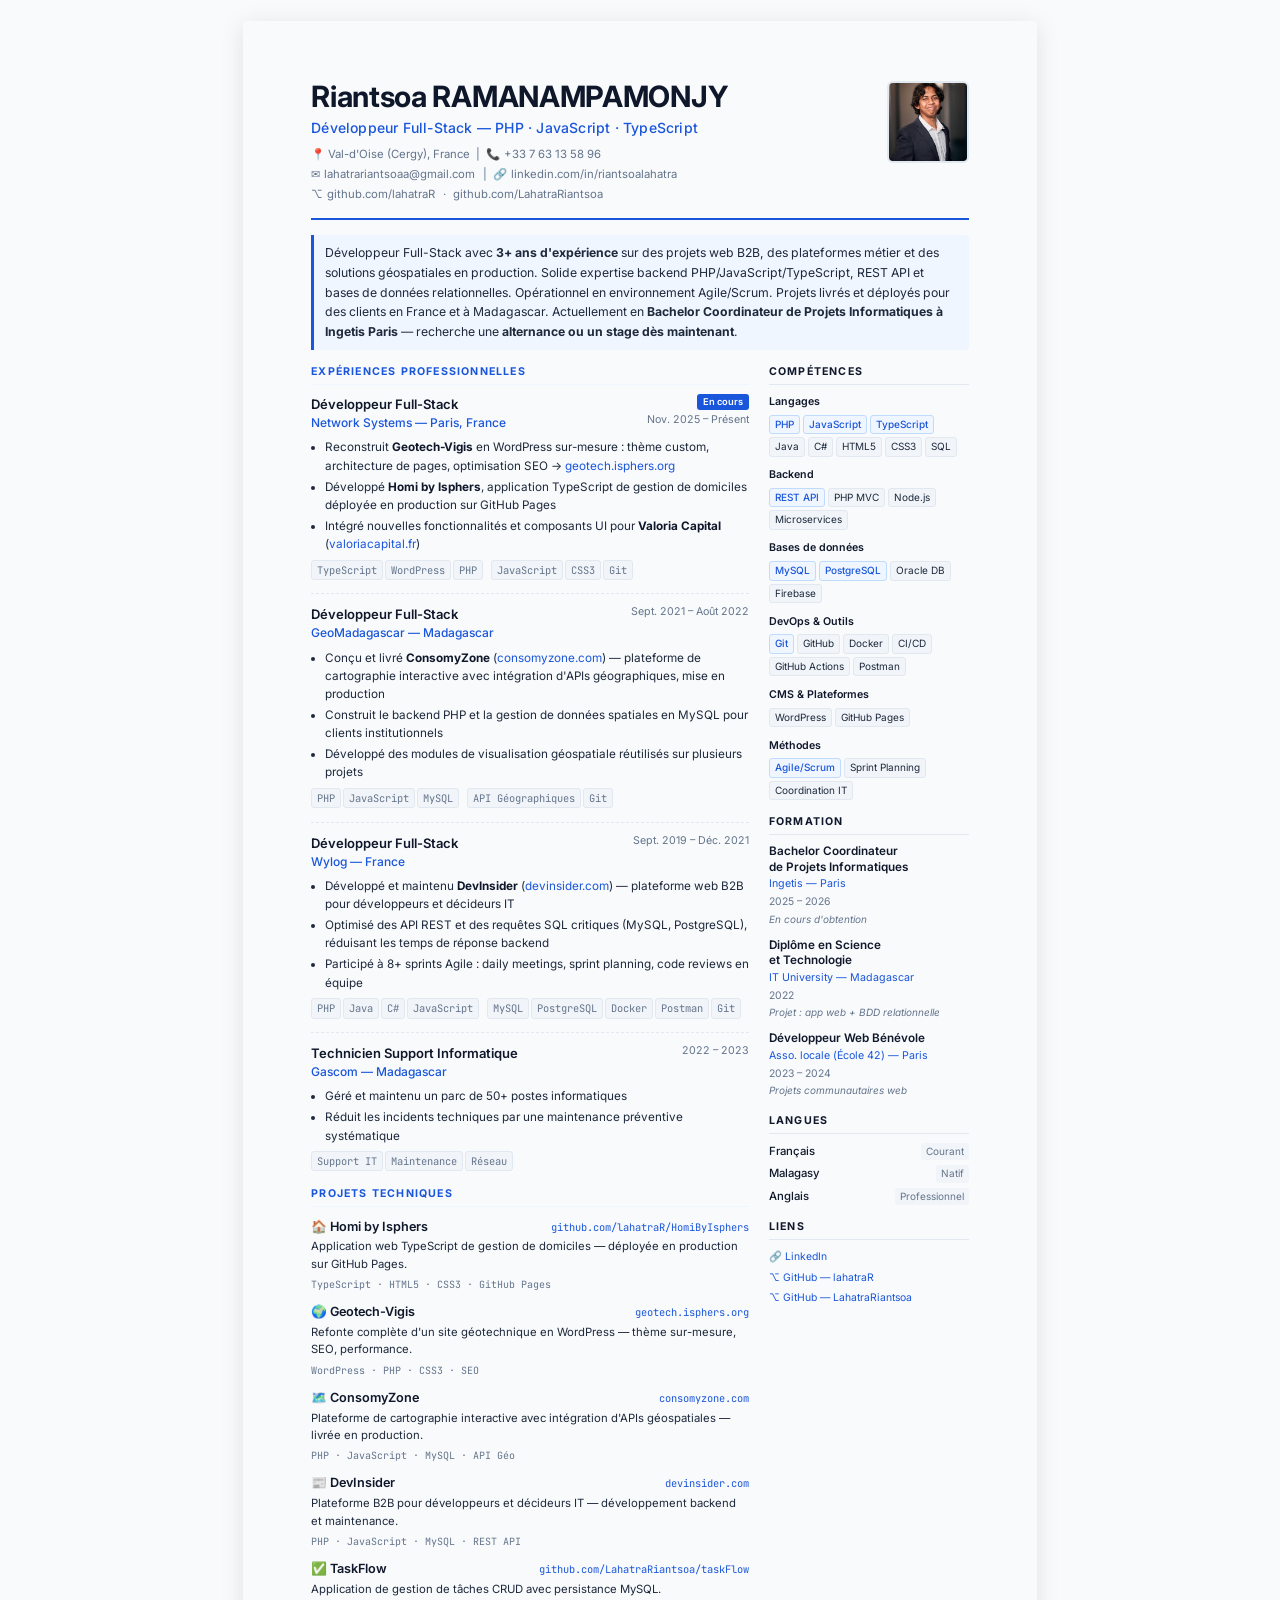
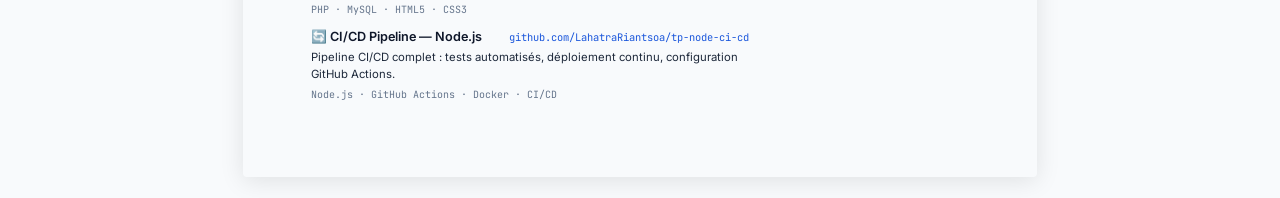
==== CV_Riantsoa_2026.html @ 579f3ee0 "update" ====
<!DOCTYPE html>
<html lang="fr">
<head>
  <meta charset="UTF-8">
  <meta name="viewport" content="width=device-width, initial-scale=1.0">
  <title>CV — Riantsoa RAMANAMPAMONJY</title>
  <link rel="preconnect" href="https://fonts.googleapis.com">
  <link href="https://fonts.googleapis.com/css2?family=Inter:wght@300;400;500;600;700&family=JetBrains+Mono:wght@400;500&display=swap" rel="stylesheet">
  <style>
    /* ===== RESET & BASE ===== */
    *, *::before, *::after { box-sizing: border-box; margin: 0; padding: 0; }

    :root {
      --accent:    #1a56db;
      --accent-bg: #eff6ff;
      --dark:      #0f172a;
      --body:      #1e293b;
      --muted:     #64748b;
      --border:    #e2e8f0;
      --bg:        #ffffff;
      --tag-bg:    #f1f5f9;
    }

    html { font-size: 10.5pt; }

    body {
      font-family: 'Inter', sans-serif;
      color: var(--body);
      background: var(--bg);
      line-height: 1.55;
      padding: 0;
    }

    a { color: var(--accent); text-decoration: none; }
    a:hover { text-decoration: underline; }

    /* ===== PAGE LAYOUT ===== */
    .page {
      max-width: 21cm;
      margin: 0 auto;
      padding: 1.6cm 1.8cm 1.6cm 1.8cm;
    }

    /* ===== HEADER ===== */
    .header {
      display: grid;
      grid-template-columns: 1fr auto;
      align-items: start;
      gap: 1.2rem;
      padding-bottom: 1rem;
      border-bottom: 2.5px solid var(--accent);
      margin-bottom: 1.1rem;
    }

    .header__name {
      font-size: 22pt;
      font-weight: 700;
      color: var(--dark);
      letter-spacing: -0.3px;
      line-height: 1.1;
    }

    .header__title {
      font-size: 10.5pt;
      font-weight: 500;
      color: var(--accent);
      margin-top: 0.2rem;
      letter-spacing: 0.2px;
    }

    .header__contact {
      font-size: 8.5pt;
      color: var(--muted);
      margin-top: 0.55rem;
      display: flex;
      flex-direction: column;
      gap: 0.18rem;
    }

    .header__contact a { color: var(--muted); }
    .header__contact a:hover { color: var(--accent); }

    .header__contact span {
      display: flex;
      align-items: center;
      gap: 0.3rem;
    }

    .header__photo {
      width: 82px;
      height: 82px;
      border-radius: 6px;
      object-fit: cover;
      border: 2px solid var(--border);
    }

    /* ===== LAYOUT: 2 COLONNES ===== */
    .layout {
      display: grid;
      grid-template-columns: 1fr 200px;
      gap: 1.4rem;
    }

    /* ===== SECTION ===== */
    .section { margin-bottom: 1rem; }

    .section__title {
      font-size: 8pt;
      font-weight: 700;
      text-transform: uppercase;
      letter-spacing: 1.2px;
      color: var(--accent);
      border-bottom: 1.5px solid var(--accent-bg);
      padding-bottom: 0.25rem;
      margin-bottom: 0.65rem;
    }

    /* ===== SUMMARY ===== */
    .summary {
      font-size: 9.2pt;
      color: var(--body);
      line-height: 1.6;
      background: var(--accent-bg);
      border-left: 3px solid var(--accent);
      padding: 0.6rem 0.75rem;
      border-radius: 0 4px 4px 0;
    }

    /* ===== EXPERIENCE / TIMELINE ===== */
    .exp { margin-bottom: 0.9rem; }

    .exp__header {
      display: flex;
      justify-content: space-between;
      align-items: flex-start;
      gap: 0.5rem;
    }

    .exp__title {
      font-size: 9.8pt;
      font-weight: 600;
      color: var(--dark);
    }

    .exp__company {
      font-size: 9pt;
      font-weight: 500;
      color: var(--accent);
    }

    .exp__meta {
      font-size: 8pt;
      color: var(--muted);
      text-align: right;
      white-space: nowrap;
      flex-shrink: 0;
    }

    .exp__meta .badge {
      display: inline-block;
      background: var(--accent);
      color: #fff;
      font-size: 7pt;
      font-weight: 600;
      padding: 1px 6px;
      border-radius: 3px;
      margin-bottom: 2px;
    }

    .exp__tasks {
      margin: 0.4rem 0 0.4rem 1rem;
      font-size: 8.8pt;
    }

    .exp__tasks li {
      margin-bottom: 0.2rem;
      color: var(--body);
    }

    .exp__tasks li strong { color: var(--dark); }

    .exp__stack {
      font-size: 7.8pt;
      color: var(--muted);
      font-family: 'JetBrains Mono', monospace;
      margin-top: 0.3rem;
    }

    .exp__stack span {
      display: inline-block;
      background: var(--tag-bg);
      border: 1px solid var(--border);
      padding: 1px 5px;
      border-radius: 3px;
      margin: 1px 2px 1px 0;
    }

    /* ===== PROJECTS ===== */
    .project { margin-bottom: 0.7rem; }

    .project__header {
      display: flex;
      justify-content: space-between;
      align-items: baseline;
      gap: 0.3rem;
    }

    .project__name {
      font-size: 9.5pt;
      font-weight: 600;
      color: var(--dark);
    }

    .project__link {
      font-size: 7.8pt;
      color: var(--accent);
      font-family: 'JetBrains Mono', monospace;
    }

    .project__desc {
      font-size: 8.5pt;
      color: var(--body);
      margin: 0.15rem 0 0.25rem;
    }

    .project__stack {
      font-size: 7.5pt;
      color: var(--muted);
      font-family: 'JetBrains Mono', monospace;
    }

    /* ===== SIDEBAR ===== */
    .sidebar .section__title { color: var(--dark); border-color: var(--border); }

    /* ===== SKILLS SIDEBAR ===== */
    .skill-group { margin-bottom: 0.75rem; }

    .skill-group__label {
      font-size: 8pt;
      font-weight: 600;
      color: var(--dark);
      margin-bottom: 0.3rem;
    }

    .skill-tags { display: flex; flex-wrap: wrap; gap: 3px; }

    .skill-tag {
      font-size: 7.5pt;
      background: var(--tag-bg);
      border: 1px solid var(--border);
      border-radius: 3px;
      padding: 1px 5px;
      color: var(--body);
    }

    .skill-tag--core {
      background: var(--accent-bg);
      border-color: #bfdbfe;
      color: var(--accent);
      font-weight: 500;
    }

    /* ===== EDUCATION SIDEBAR ===== */
    .edu { margin-bottom: 0.75rem; }

    .edu__degree {
      font-size: 8.8pt;
      font-weight: 600;
      color: var(--dark);
      line-height: 1.3;
    }

    .edu__school {
      font-size: 8pt;
      color: var(--accent);
      margin: 0.1rem 0;
    }

    .edu__year {
      font-size: 7.8pt;
      color: var(--muted);
    }

    .edu__note {
      font-size: 7.5pt;
      color: var(--muted);
      font-style: italic;
      margin-top: 0.1rem;
    }

    /* ===== LANGUAGES ===== */
    .lang-list { display: flex; flex-direction: column; gap: 0.35rem; }

    .lang-item { display: flex; justify-content: space-between; align-items: center; }

    .lang-name { font-size: 8.5pt; font-weight: 500; color: var(--dark); }

    .lang-level {
      font-size: 7.5pt;
      color: var(--muted);
      background: var(--tag-bg);
      padding: 1px 5px;
      border-radius: 3px;
    }

    /* ===== DIVIDER ===== */
    .exp-divider {
      border: none;
      border-top: 1px dashed var(--border);
      margin: 0.7rem 0;
    }

    /* ===== PRINT ===== */
    @media print {
      html { font-size: 9.8pt; }

      body { background: #fff; }

      .page {
        padding: 1cm 1.2cm;
        max-width: 100%;
      }

      a { color: inherit !important; text-decoration: none !important; }

      .header__photo { display: block; }

      @page {
        size: A4;
        margin: 0;
      }
    }

    /* ===== SCREEN only ===== */
    @media screen {
      body { background: #f8fafc; }
      .page {
        margin: 1.5rem auto;
        box-shadow: 0 4px 24px rgba(0,0,0,.10);
        border-radius: 4px;
      }
    }
  </style>
</head>
<body>
<div class="page">

  <!-- ══════════ HEADER ══════════ -->
  <header class="header">
    <div>
      <div class="header__name">Riantsoa RAMANAMPAMONJY</div>
      <div class="header__title">Développeur Full-Stack — PHP · JavaScript · TypeScript</div>
      <div class="header__contact">
        <span>📍 Val-d'Oise (Cergy), France &nbsp;|&nbsp; 📞 <a href="tel:+33763135896">+33 7 63 13 58 96</a></span>
        <span>✉ <a href="mailto:lahatrariantsoaa@gmail.com">lahatrariantsoaa@gmail.com</a>
          &nbsp;|&nbsp; 🔗 <a href="https://www.linkedin.com/in/riantsoalahatra" target="_blank">linkedin.com/in/riantsoalahatra</a></span>
        <span>⌥ <a href="https://github.com/lahatraR" target="_blank">github.com/lahatraR</a>
          &nbsp;·&nbsp; <a href="https://github.com/LahatraRiantsoa" target="_blank">github.com/LahatraRiantsoa</a></span>
      </div>
    </div>
    <img src="RR.jpg" alt="Riantsoa RAMANAMPAMONJY" class="header__photo">
  </header>

  <!-- ══════════ RÉSUMÉ ══════════ -->
  <div class="summary" style="margin-bottom:1rem;">
    Développeur Full-Stack avec <strong>3+ ans d'expérience</strong> sur des projets web B2B, des plateformes métier
    et des solutions géospatiales en production. Solide expertise backend PHP/JavaScript/TypeScript, REST API et bases
    de données relationnelles. Opérationnel en environnement Agile/Scrum. Projets livrés et déployés pour des clients
    en France et à Madagascar. Actuellement en <strong>Bachelor Coordinateur de Projets Informatiques à Ingetis
    Paris</strong> — recherche une <strong>alternance ou un stage dès maintenant</strong>.
  </div>

  <!-- ══════════ 2-COL LAYOUT ══════════ -->
  <div class="layout">

    <!-- ░░░░ COLONNE PRINCIPALE ░░░░ -->
    <main>

      <!-- EXPÉRIENCES -->
      <section class="section">
        <div class="section__title">Expériences professionnelles</div>

        <!-- Network Systems -->
        <div class="exp">
          <div class="exp__header">
            <div>
              <div class="exp__title">Développeur Full-Stack</div>
              <div class="exp__company">Network Systems &mdash; Paris, France</div>
            </div>
            <div class="exp__meta">
              <div class="badge">En cours</div><br>
              Nov. 2025 – Présent
            </div>
          </div>
          <ul class="exp__tasks">
            <li>Reconstruit <strong>Geotech-Vigis</strong> en WordPress sur-mesure : thème custom, architecture de pages,
              optimisation SEO &rarr; <a href="https://geotech.isphers.org" target="_blank">geotech.isphers.org</a></li>
            <li>Développé <strong>Homi by Isphers</strong>, application TypeScript de gestion de domiciles déployée en production
              sur GitHub Pages</li>
            <li>Intégré nouvelles fonctionnalités et composants UI pour <strong>Valoria Capital</strong>
              (<a href="https://valoriacapital.fr" target="_blank">valoriacapital.fr</a>)</li>
          </ul>
          <div class="exp__stack">
            <span>TypeScript</span><span>WordPress</span><span>PHP</span>
            <span>JavaScript</span><span>CSS3</span><span>Git</span>
          </div>
        </div>

        <hr class="exp-divider">

        <!-- GeoMadagascar -->
        <div class="exp">
          <div class="exp__header">
            <div>
              <div class="exp__title">Développeur Full-Stack</div>
              <div class="exp__company">GeoMadagascar &mdash; Madagascar</div>
            </div>
            <div class="exp__meta">Sept. 2021 – Août 2022</div>
          </div>
          <ul class="exp__tasks">
            <li>Conçu et livré <strong>ConsomyZone</strong> (<a href="https://www.consomyzone.com" target="_blank">consomyzone.com</a>)
              — plateforme de cartographie interactive avec intégration d'APIs géographiques, mise en production</li>
            <li>Construit le backend PHP et la gestion de données spatiales en MySQL pour clients institutionnels</li>
            <li>Développé des modules de visualisation géospatiale réutilisés sur plusieurs projets</li>
          </ul>
          <div class="exp__stack">
            <span>PHP</span><span>JavaScript</span><span>MySQL</span>
            <span>API Géographiques</span><span>Git</span>
          </div>
        </div>

        <hr class="exp-divider">

        <!-- Wylog -->
        <div class="exp">
          <div class="exp__header">
            <div>
              <div class="exp__title">Développeur Full-Stack</div>
              <div class="exp__company">Wylog &mdash; France</div>
            </div>
            <div class="exp__meta">Sept. 2019 – Déc. 2021</div>
          </div>
          <ul class="exp__tasks">
            <li>Développé et maintenu <strong>DevInsider</strong> (<a href="https://www.devinsider.com" target="_blank">devinsider.com</a>)
              — plateforme web B2B pour développeurs et décideurs IT</li>
            <li>Optimisé des API REST et des requêtes SQL critiques (MySQL, PostgreSQL),
              réduisant les temps de réponse backend</li>
            <li>Participé à 8+ sprints Agile : daily meetings, sprint planning, code reviews en équipe</li>
          </ul>
          <div class="exp__stack">
            <span>PHP</span><span>Java</span><span>C#</span><span>JavaScript</span>
            <span>MySQL</span><span>PostgreSQL</span><span>Docker</span><span>Postman</span><span>Git</span>
          </div>
        </div>

        <hr class="exp-divider">

        <!-- Gascom -->
        <div class="exp">
          <div class="exp__header">
            <div>
              <div class="exp__title">Technicien Support Informatique</div>
              <div class="exp__company">Gascom &mdash; Madagascar</div>
            </div>
            <div class="exp__meta">2022 – 2023</div>
          </div>
          <ul class="exp__tasks">
            <li>Géré et maintenu un parc de 50+ postes informatiques</li>
            <li>Réduit les incidents techniques par une maintenance préventive systématique</li>
          </ul>
          <div class="exp__stack">
            <span>Support IT</span><span>Maintenance</span><span>Réseau</span>
          </div>
        </div>
      </section>

      <!-- PROJETS -->
      <section class="section">
        <div class="section__title">Projets techniques</div>

        <div class="project">
          <div class="project__header">
            <span class="project__name">🏠 Homi by Isphers</span>
            <a class="project__link" href="https://github.com/lahatraR/HomiByIsphers" target="_blank">github.com/lahatraR/HomiByIsphers</a>
          </div>
          <div class="project__desc">Application web TypeScript de gestion de domiciles — déployée en production sur GitHub Pages.</div>
          <div class="project__stack">TypeScript · HTML5 · CSS3 · GitHub Pages</div>
        </div>

        <div class="project">
          <div class="project__header">
            <span class="project__name">🌍 Geotech-Vigis</span>
            <a class="project__link" href="https://geotech.isphers.org" target="_blank">geotech.isphers.org</a>
          </div>
          <div class="project__desc">Refonte complète d'un site géotechnique en WordPress — thème sur-mesure, SEO, performance.</div>
          <div class="project__stack">WordPress · PHP · CSS3 · SEO</div>
        </div>

        <div class="project">
          <div class="project__header">
            <span class="project__name">🗺️ ConsomyZone</span>
            <a class="project__link" href="https://www.consomyzone.com" target="_blank">consomyzone.com</a>
          </div>
          <div class="project__desc">Plateforme de cartographie interactive avec intégration d'APIs géospatiales — livrée en production.</div>
          <div class="project__stack">PHP · JavaScript · MySQL · API Géo</div>
        </div>

        <div class="project">
          <div class="project__header">
            <span class="project__name">📰 DevInsider</span>
            <a class="project__link" href="https://www.devinsider.com" target="_blank">devinsider.com</a>
          </div>
          <div class="project__desc">Plateforme B2B pour développeurs et décideurs IT — développement backend et maintenance.</div>
          <div class="project__stack">PHP · JavaScript · MySQL · REST API</div>
        </div>

        <div class="project">
          <div class="project__header">
            <span class="project__name">✅ TaskFlow</span>
            <a class="project__link" href="https://github.com/LahatraRiantsoa/taskFlow" target="_blank">github.com/LahatraRiantsoa/taskFlow</a>
          </div>
          <div class="project__desc">Application de gestion de tâches CRUD avec persistance MySQL.</div>
          <div class="project__stack">PHP · MySQL · HTML5 · CSS3</div>
        </div>

        <div class="project">
          <div class="project__header">
            <span class="project__name">🔄 CI/CD Pipeline — Node.js</span>
            <a class="project__link" href="https://github.com/LahatraRiantsoa/tp-node-ci-cd" target="_blank">github.com/LahatraRiantsoa/tp-node-ci-cd</a>
          </div>
          <div class="project__desc">Pipeline CI/CD complet : tests automatisés, déploiement continu, configuration GitHub Actions.</div>
          <div class="project__stack">Node.js · GitHub Actions · Docker · CI/CD</div>
        </div>

      </section>

    </main>

    <!-- ░░░░ SIDEBAR ░░░░ -->
    <aside class="sidebar">

      <!-- COMPÉTENCES -->
      <section class="section">
        <div class="section__title">Compétences</div>

        <div class="skill-group">
          <div class="skill-group__label">Langages</div>
          <div class="skill-tags">
            <span class="skill-tag skill-tag--core">PHP</span>
            <span class="skill-tag skill-tag--core">JavaScript</span>
            <span class="skill-tag skill-tag--core">TypeScript</span>
            <span class="skill-tag">Java</span>
            <span class="skill-tag">C#</span>
            <span class="skill-tag">HTML5</span>
            <span class="skill-tag">CSS3</span>
            <span class="skill-tag">SQL</span>
          </div>
        </div>

        <div class="skill-group">
          <div class="skill-group__label">Backend</div>
          <div class="skill-tags">
            <span class="skill-tag skill-tag--core">REST API</span>
            <span class="skill-tag">PHP MVC</span>
            <span class="skill-tag">Node.js</span>
            <span class="skill-tag">Microservices</span>
          </div>
        </div>

        <div class="skill-group">
          <div class="skill-group__label">Bases de données</div>
          <div class="skill-tags">
            <span class="skill-tag skill-tag--core">MySQL</span>
            <span class="skill-tag skill-tag--core">PostgreSQL</span>
            <span class="skill-tag">Oracle DB</span>
            <span class="skill-tag">Firebase</span>
          </div>
        </div>

        <div class="skill-group">
          <div class="skill-group__label">DevOps & Outils</div>
          <div class="skill-tags">
            <span class="skill-tag skill-tag--core">Git</span>
            <span class="skill-tag">GitHub</span>
            <span class="skill-tag">Docker</span>
            <span class="skill-tag">CI/CD</span>
            <span class="skill-tag">GitHub Actions</span>
            <span class="skill-tag">Postman</span>
          </div>
        </div>

        <div class="skill-group">
          <div class="skill-group__label">CMS & Plateformes</div>
          <div class="skill-tags">
            <span class="skill-tag">WordPress</span>
            <span class="skill-tag">GitHub Pages</span>
          </div>
        </div>

        <div class="skill-group">
          <div class="skill-group__label">Méthodes</div>
          <div class="skill-tags">
            <span class="skill-tag skill-tag--core">Agile/Scrum</span>
            <span class="skill-tag">Sprint Planning</span>
            <span class="skill-tag">Coordination IT</span>
          </div>
        </div>
      </section>

      <!-- FORMATION -->
      <section class="section">
        <div class="section__title">Formation</div>

        <div class="edu">
          <div class="edu__degree">Bachelor Coordinateur<br>de Projets Informatiques</div>
          <div class="edu__school">Ingetis — Paris</div>
          <div class="edu__year">2025 – 2026</div>
          <div class="edu__note">En cours d'obtention</div>
        </div>

        <div class="edu">
          <div class="edu__degree">Diplôme en Science<br>et Technologie</div>
          <div class="edu__school">IT University — Madagascar</div>
          <div class="edu__year">2022</div>
          <div class="edu__note">Projet : app web + BDD relationnelle</div>
        </div>

        <div class="edu">
          <div class="edu__degree">Développeur Web Bénévole</div>
          <div class="edu__school">Asso. locale (École 42) — Paris</div>
          <div class="edu__year">2023 – 2024</div>
          <div class="edu__note">Projets communautaires web</div>
        </div>
      </section>

      <!-- LANGUES -->
      <section class="section">
        <div class="section__title">Langues</div>
        <div class="lang-list">
          <div class="lang-item">
            <span class="lang-name">Français</span>
            <span class="lang-level">Courant</span>
          </div>
          <div class="lang-item">
            <span class="lang-name">Malagasy</span>
            <span class="lang-level">Natif</span>
          </div>
          <div class="lang-item">
            <span class="lang-name">Anglais</span>
            <span class="lang-level">Professionnel</span>
          </div>
        </div>
      </section>

      <!-- LIENS -->
      <section class="section">
        <div class="section__title">Liens</div>
        <div style="font-size:7.8pt; display:flex; flex-direction:column; gap:0.3rem;">
          <a href="https://www.linkedin.com/in/riantsoalahatra" target="_blank">🔗 LinkedIn</a>
          <a href="https://github.com/lahatraR" target="_blank">⌥ GitHub — lahatraR</a>
          <a href="https://github.com/LahatraRiantsoa" target="_blank">⌥ GitHub — LahatraRiantsoa</a>
        </div>
      </section>

    </aside>
  </div><!-- end layout -->

</div><!-- end page -->
</body>
</html>
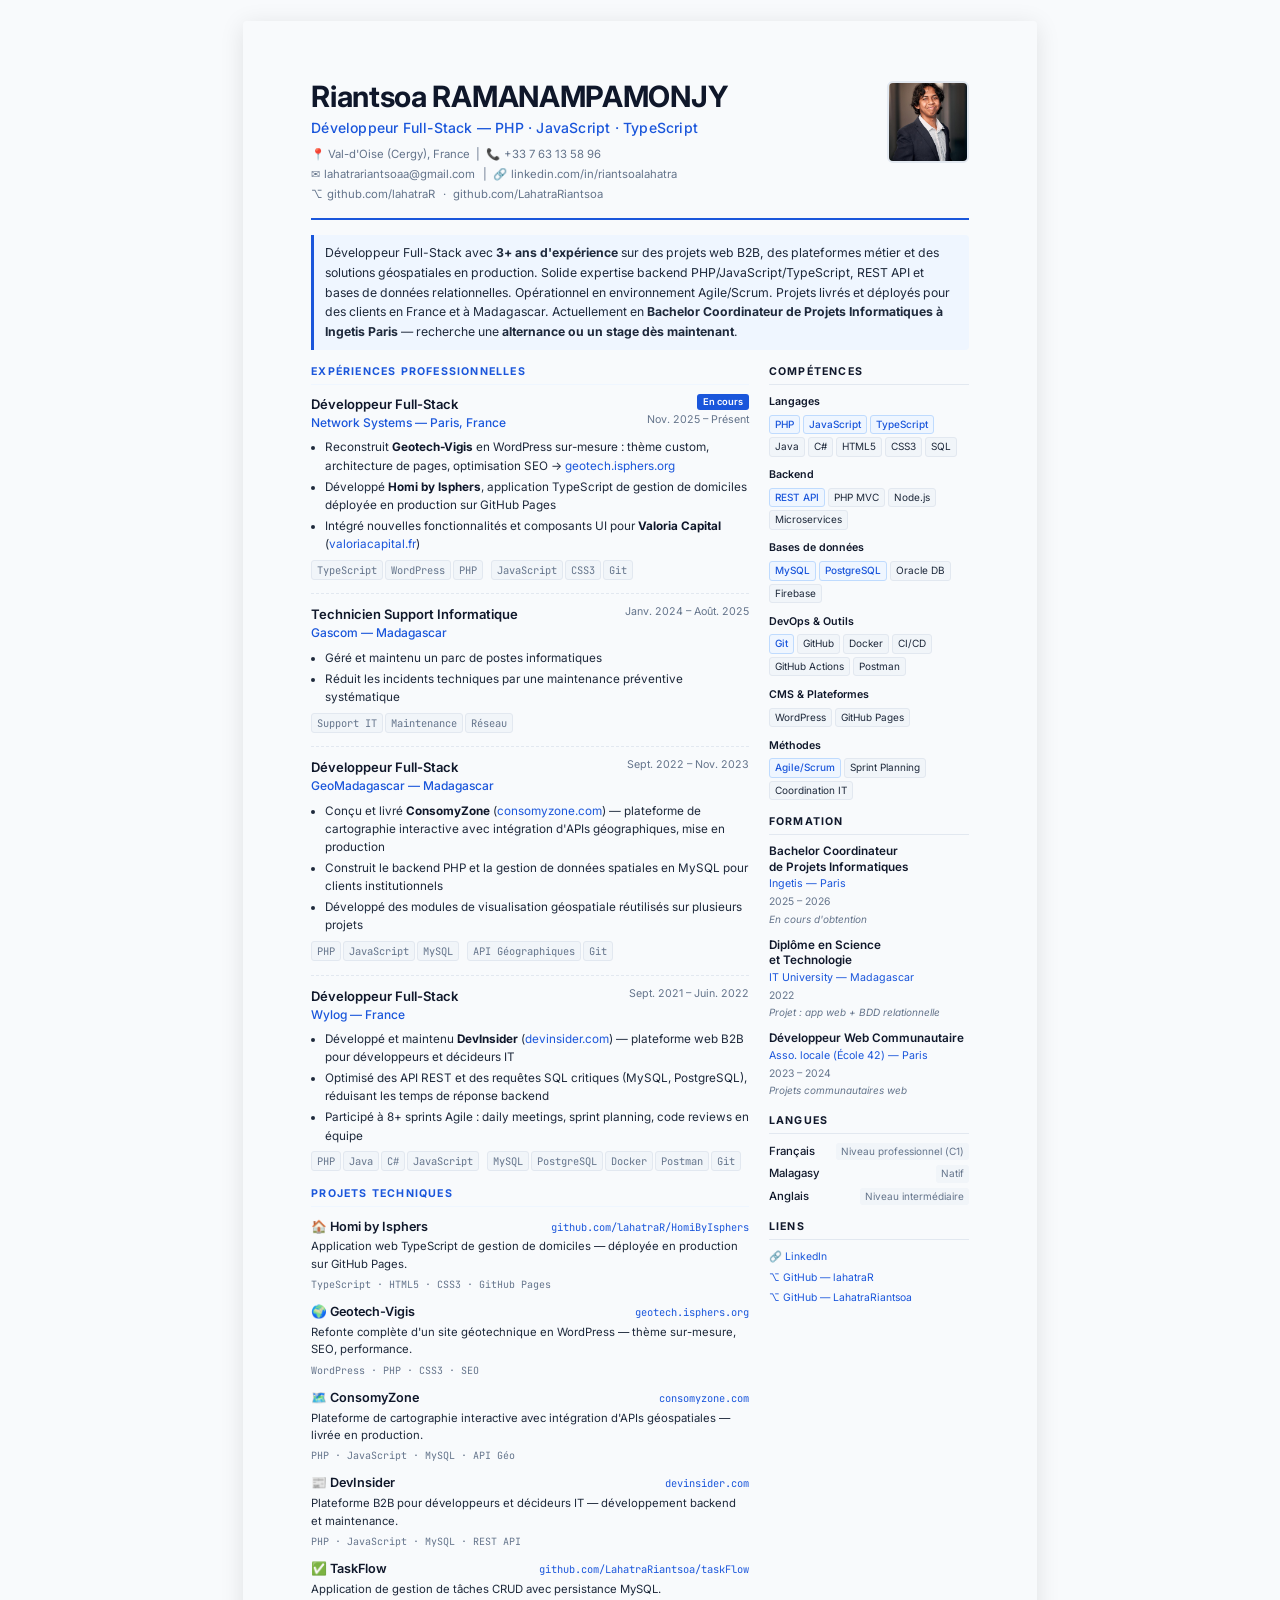
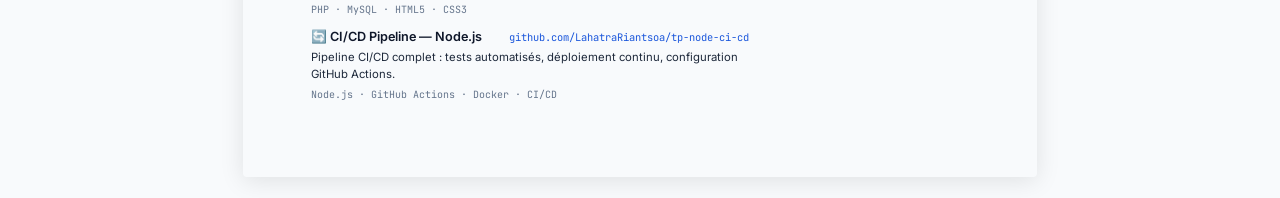
==== commit 2ff0e0cd: "update" ====
--- a/CV_Riantsoa_2026.html
+++ b/CV_Riantsoa_2026.html
@@ -408,6 +408,26 @@
 
         <hr class="exp-divider">
 
+        <!-- Gascom -->
+        <div class="exp">
+          <div class="exp__header">
+            <div>
+              <div class="exp__title">Technicien Support Informatique</div>
+              <div class="exp__company">Gascom &mdash; Madagascar</div>
+            </div>
+            <div class="exp__meta">Janv. 2024 – Août. 2025</div>
+          </div>
+          <ul class="exp__tasks">
+            <li>Géré et maintenu un parc de postes informatiques</li>
+            <li>Réduit les incidents techniques par une maintenance préventive systématique</li>
+          </ul>
+          <div class="exp__stack">
+            <span>Support IT</span><span>Maintenance</span><span>Réseau</span>
+          </div>
+        </div>
+
+        <hr class="exp-divider">
+
         <!-- GeoMadagascar -->
         <div class="exp">
           <div class="exp__header">
@@ -415,7 +435,7 @@
               <div class="exp__title">Développeur Full-Stack</div>
               <div class="exp__company">GeoMadagascar &mdash; Madagascar</div>
             </div>
-            <div class="exp__meta">Sept. 2021 – Août 2022</div>
+            <div class="exp__meta">Sept. 2022 – Nov. 2023</div>
           </div>
           <ul class="exp__tasks">
             <li>Conçu et livré <strong>ConsomyZone</strong> (<a href="https://www.consomyzone.com" target="_blank">consomyzone.com</a>)
@@ -438,7 +458,7 @@
               <div class="exp__title">Développeur Full-Stack</div>
               <div class="exp__company">Wylog &mdash; France</div>
             </div>
-            <div class="exp__meta">Sept. 2019 – Déc. 2021</div>
+            <div class="exp__meta">Sept. 2021 – Juin. 2022</div>
           </div>
           <ul class="exp__tasks">
             <li>Développé et maintenu <strong>DevInsider</strong> (<a href="https://www.devinsider.com" target="_blank">devinsider.com</a>)
@@ -450,26 +470,6 @@
           <div class="exp__stack">
             <span>PHP</span><span>Java</span><span>C#</span><span>JavaScript</span>
             <span>MySQL</span><span>PostgreSQL</span><span>Docker</span><span>Postman</span><span>Git</span>
-          </div>
-        </div>
-
-        <hr class="exp-divider">
-
-        <!-- Gascom -->
-        <div class="exp">
-          <div class="exp__header">
-            <div>
-              <div class="exp__title">Technicien Support Informatique</div>
-              <div class="exp__company">Gascom &mdash; Madagascar</div>
-            </div>
-            <div class="exp__meta">2022 – 2023</div>
-          </div>
-          <ul class="exp__tasks">
-            <li>Géré et maintenu un parc de 50+ postes informatiques</li>
-            <li>Réduit les incidents techniques par une maintenance préventive systématique</li>
-          </ul>
-          <div class="exp__stack">
-            <span>Support IT</span><span>Maintenance</span><span>Réseau</span>
           </div>
         </div>
       </section>
@@ -626,7 +626,7 @@
         </div>
 
         <div class="edu">
-          <div class="edu__degree">Développeur Web Bénévole</div>
+          <div class="edu__degree">Développeur Web Communautaire</div>
           <div class="edu__school">Asso. locale (École 42) — Paris</div>
           <div class="edu__year">2023 – 2024</div>
           <div class="edu__note">Projets communautaires web</div>
@@ -639,7 +639,7 @@
         <div class="lang-list">
           <div class="lang-item">
             <span class="lang-name">Français</span>
-            <span class="lang-level">Courant</span>
+            <span class="lang-level">Niveau professionnel (C1)</span>
           </div>
           <div class="lang-item">
             <span class="lang-name">Malagasy</span>
@@ -647,7 +647,7 @@
           </div>
           <div class="lang-item">
             <span class="lang-name">Anglais</span>
-            <span class="lang-level">Professionnel</span>
+            <span class="lang-level">Niveau intermédiaire</span>
           </div>
         </div>
       </section>
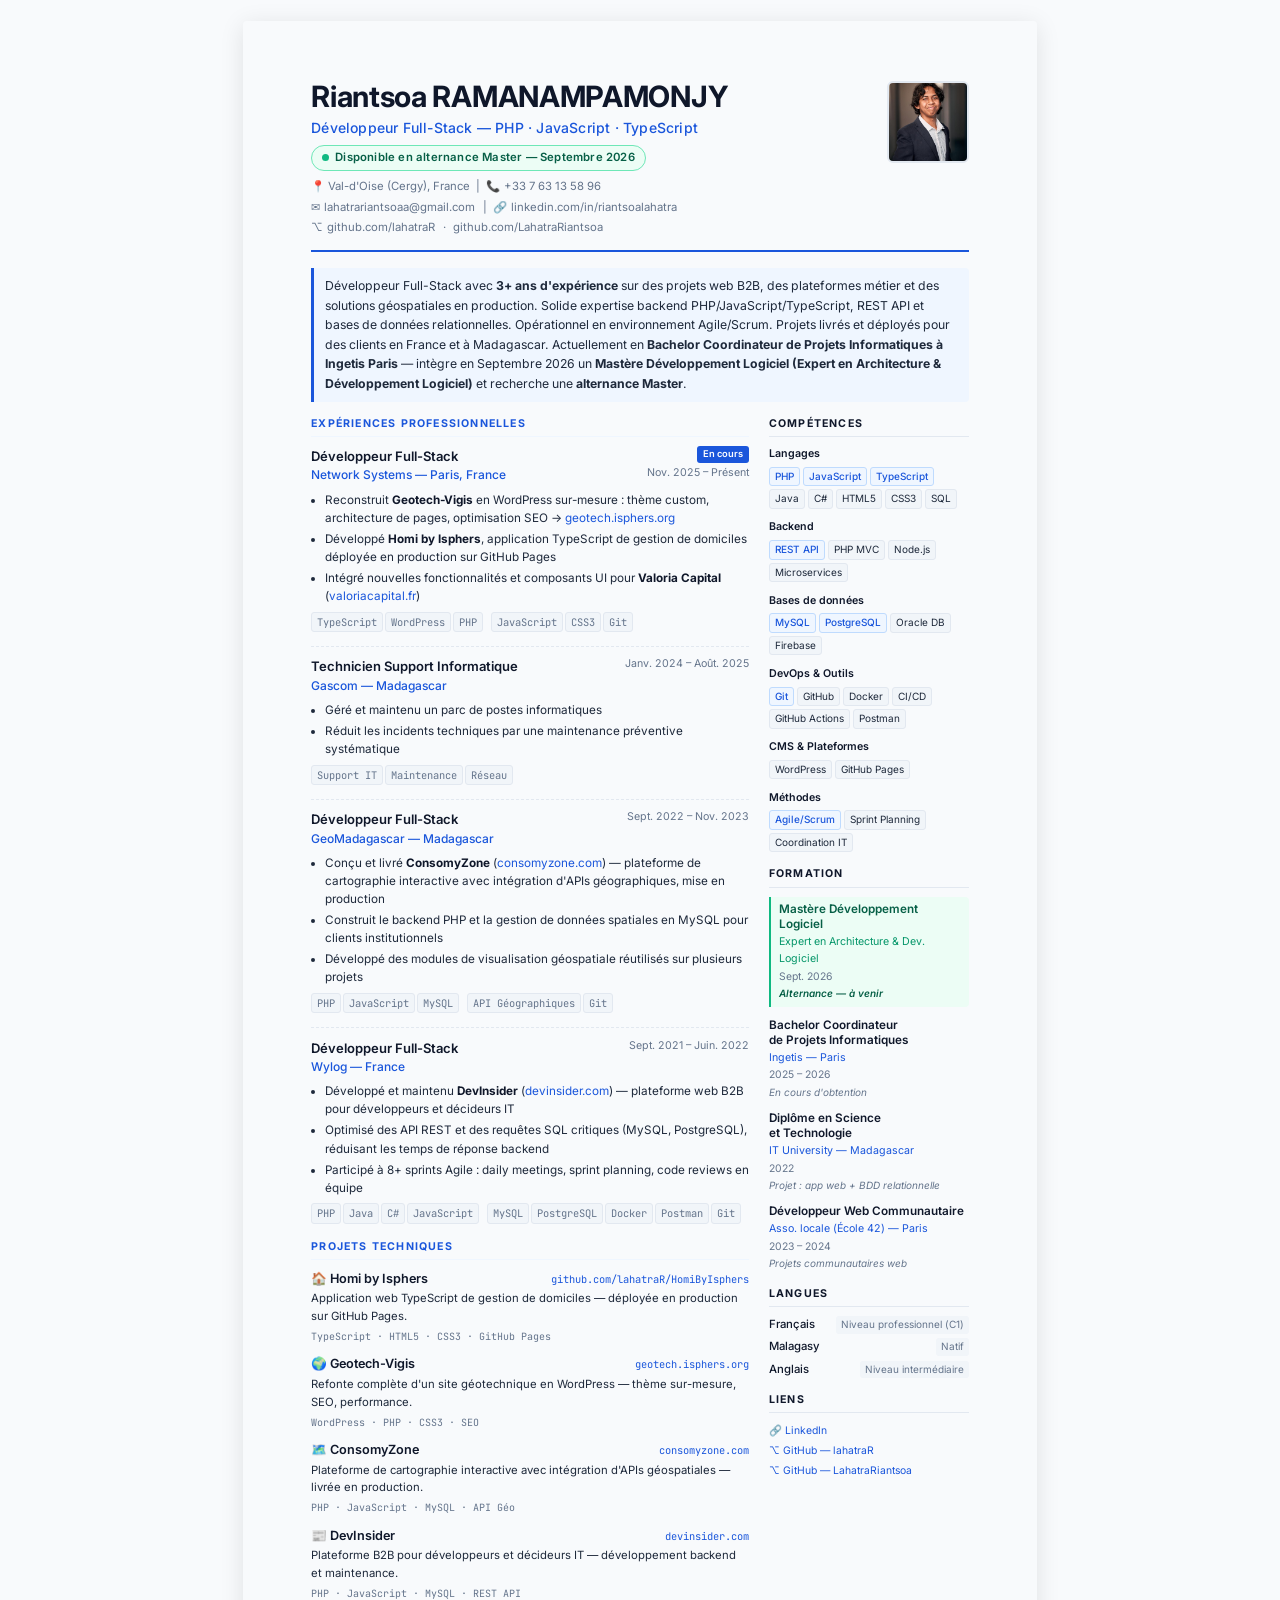
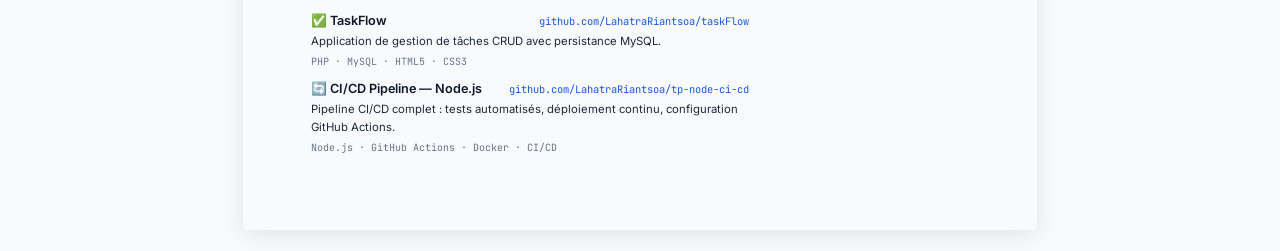
==== commit 0a946f97: "commit" ====
--- a/CV_Riantsoa_2026.html
+++ b/CV_Riantsoa_2026.html
@@ -303,6 +303,30 @@
       border-radius: 3px;
     }
 
+    /* ===== AVAILABILITY BADGE ===== */
+    .avail-badge {
+      display: inline-flex;
+      align-items: center;
+      gap: 6px;
+      background: #ecfdf5;
+      border: 1.5px solid #6ee7b7;
+      color: #065f46;
+      font-size: 8.5pt;
+      font-weight: 600;
+      padding: 3px 10px;
+      border-radius: 20px;
+      margin-top: 0.5rem;
+      letter-spacing: 0.2px;
+    }
+    .avail-badge::before {
+      content: '';
+      display: inline-block;
+      width: 7px; height: 7px;
+      border-radius: 50%;
+      background: #10b981;
+      flex-shrink: 0;
+    }
+
     /* ===== DIVIDER ===== */
     .exp-divider {
       border: none;
@@ -350,6 +374,7 @@
     <div>
       <div class="header__name">Riantsoa RAMANAMPAMONJY</div>
       <div class="header__title">Développeur Full-Stack — PHP · JavaScript · TypeScript</div>
+      <div class="avail-badge">Disponible en alternance Master — Septembre 2026</div>
       <div class="header__contact">
         <span>📍 Val-d'Oise (Cergy), France &nbsp;|&nbsp; 📞 <a href="tel:+33763135896">+33 7 63 13 58 96</a></span>
         <span>✉ <a href="mailto:lahatrariantsoaa@gmail.com">lahatrariantsoaa@gmail.com</a>
@@ -367,7 +392,7 @@
     et des solutions géospatiales en production. Solide expertise backend PHP/JavaScript/TypeScript, REST API et bases
     de données relationnelles. Opérationnel en environnement Agile/Scrum. Projets livrés et déployés pour des clients
     en France et à Madagascar. Actuellement en <strong>Bachelor Coordinateur de Projets Informatiques à Ingetis
-    Paris</strong> — recherche une <strong>alternance ou un stage dès maintenant</strong>.
+    Paris</strong> — intègre en Septembre 2026 un <strong>Mastère Développement Logiciel (Expert en Architecture &amp; Développement Logiciel)</strong> et recherche une <strong>alternance Master</strong>.
   </div>
 
   <!-- ══════════ 2-COL LAYOUT ══════════ -->
@@ -611,6 +636,13 @@
       <section class="section">
         <div class="section__title">Formation</div>
 
+        <div class="edu" style="background:#ecfdf5; border-left:2.5px solid #10b981; padding:0.4rem 0.6rem; border-radius:0 4px 4px 0; margin-bottom:0.75rem;">
+          <div class="edu__degree" style="color:#065f46;">Mastère Développement Logiciel</div>
+          <div class="edu__school" style="color:#059669;">Expert en Architecture &amp; Dev. Logiciel</div>
+          <div class="edu__year">Sept. 2026</div>
+          <div class="edu__note" style="color:#065f46; font-weight:600;">Alternance — à venir</div>
+        </div>
+
         <div class="edu">
           <div class="edu__degree">Bachelor Coordinateur<br>de Projets Informatiques</div>
           <div class="edu__school">Ingetis — Paris</div>
